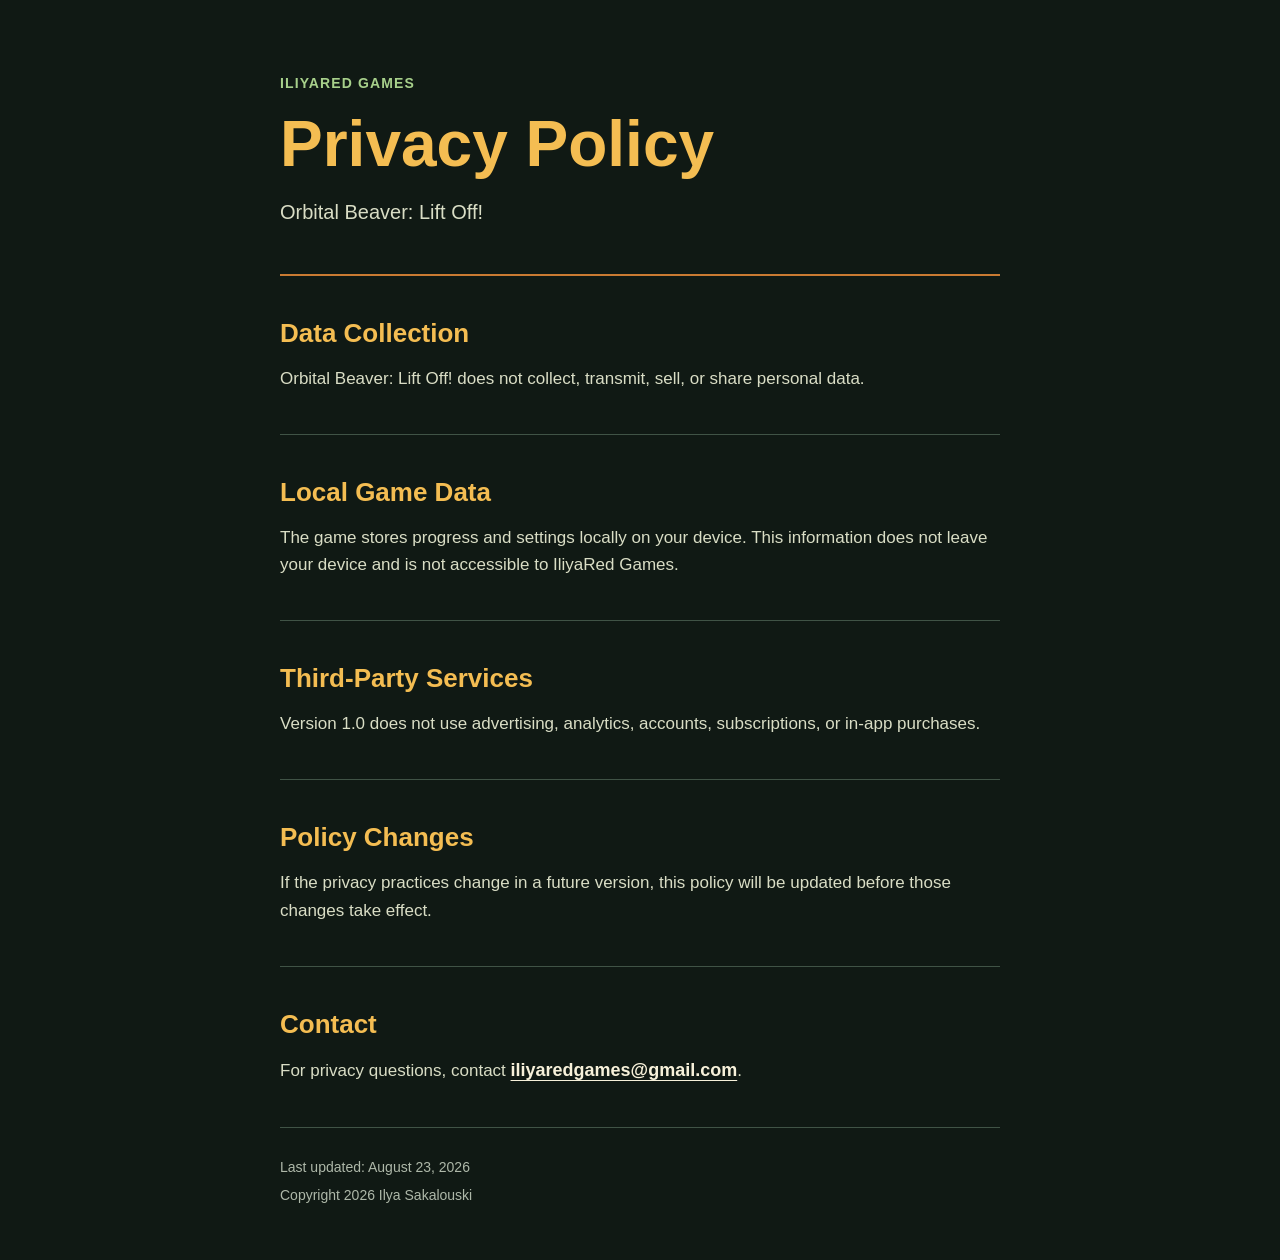
==== privacy.html @ 3816514c "Add files via upload" ====
<!doctype html>
<html lang="en">
<head>
  <meta charset="utf-8">
  <meta name="viewport" content="width=device-width, initial-scale=1">
  <meta name="description" content="Privacy Policy for Orbital Beaver: Lift Off!">
  <title>Orbital Beaver: Lift Off! Privacy Policy</title>
  <link rel="stylesheet" href="styles.css">
</head>
<body>
  <main class="page-shell">
    <header class="masthead">
      <p class="eyebrow">IliyaRed Games</p>
      <h1>Privacy Policy</h1>
      <p class="intro">Orbital Beaver: Lift Off!</p>
    </header>

    <section class="content-section" aria-labelledby="data-title">
      <h2 id="data-title">Data Collection</h2>
      <p>Orbital Beaver: Lift Off! does not collect, transmit, sell, or share personal data.</p>
    </section>

    <section class="content-section" aria-labelledby="local-title">
      <h2 id="local-title">Local Game Data</h2>
      <p>The game stores progress and settings locally on your device. This information does not leave your device and is not accessible to IliyaRed Games.</p>
    </section>

    <section class="content-section" aria-labelledby="services-title">
      <h2 id="services-title">Third-Party Services</h2>
      <p>Version 1.0 does not use advertising, analytics, accounts, subscriptions, or in-app purchases.</p>
    </section>

    <section class="content-section" aria-labelledby="changes-title">
      <h2 id="changes-title">Policy Changes</h2>
      <p>If the privacy practices change in a future version, this policy will be updated before those changes take effect.</p>
    </section>

    <section class="content-section" aria-labelledby="contact-title">
      <h2 id="contact-title">Contact</h2>
      <p>For privacy questions, contact <a class="email-link" href="mailto:iliyaredgames@gmail.com">iliyaredgames@gmail.com</a>.</p>
    </section>

    <footer>
      <p>Last updated: August 23, 2026</p>
      <p>Copyright 2026 Ilya Sakalouski</p>
    </footer>
  </main>
</body>
</html>
---- styles.css ----
:root {
  color-scheme: dark;
  font-family: Arial, Helvetica, sans-serif;
  background: #101914;
  color: #f7f1da;
}

* {
  box-sizing: border-box;
}

body {
  margin: 0;
  min-width: 320px;
  background: #101914;
}

.page-shell {
  width: min(100% - 40px, 720px);
  margin: 0 auto;
  padding: 72px 0 48px;
}

.masthead {
  padding: 0 0 46px;
  border-bottom: 2px solid #c97a32;
}

.eyebrow {
  margin: 0 0 18px;
  color: #a7d08b;
  font-size: 14px;
  font-weight: 700;
  letter-spacing: 0.08em;
  text-transform: uppercase;
}

h1,
h2,
p {
  margin-top: 0;
}

h1 {
  margin-bottom: 18px;
  color: #f4bd52;
  font-size: clamp(38px, 8vw, 64px);
  line-height: 1.02;
}

h2 {
  margin-bottom: 16px;
  color: #f4bd52;
  font-size: 26px;
}

.intro,
p {
  color: #d9ddc5;
  font-size: 17px;
  line-height: 1.6;
}

.intro {
  margin-bottom: 0;
  font-size: 20px;
}

.content-section {
  padding: 42px 0;
  border-bottom: 1px solid #405346;
}

.content-section p:last-child {
  margin-bottom: 0;
}

.email-link {
  display: inline-block;
  color: #f7f1da;
  font-size: 18px;
  font-weight: 700;
  text-underline-offset: 4px;
}

.email-link:hover,
.email-link:focus-visible {
  color: #f4bd52;
}

footer {
  padding-top: 28px;
}

footer p {
  margin-bottom: 6px;
  color: #aeb8a9;
  font-size: 14px;
}

@media (max-width: 540px) {
  .page-shell {
    width: min(100% - 32px, 720px);
    padding-top: 48px;
  }
}
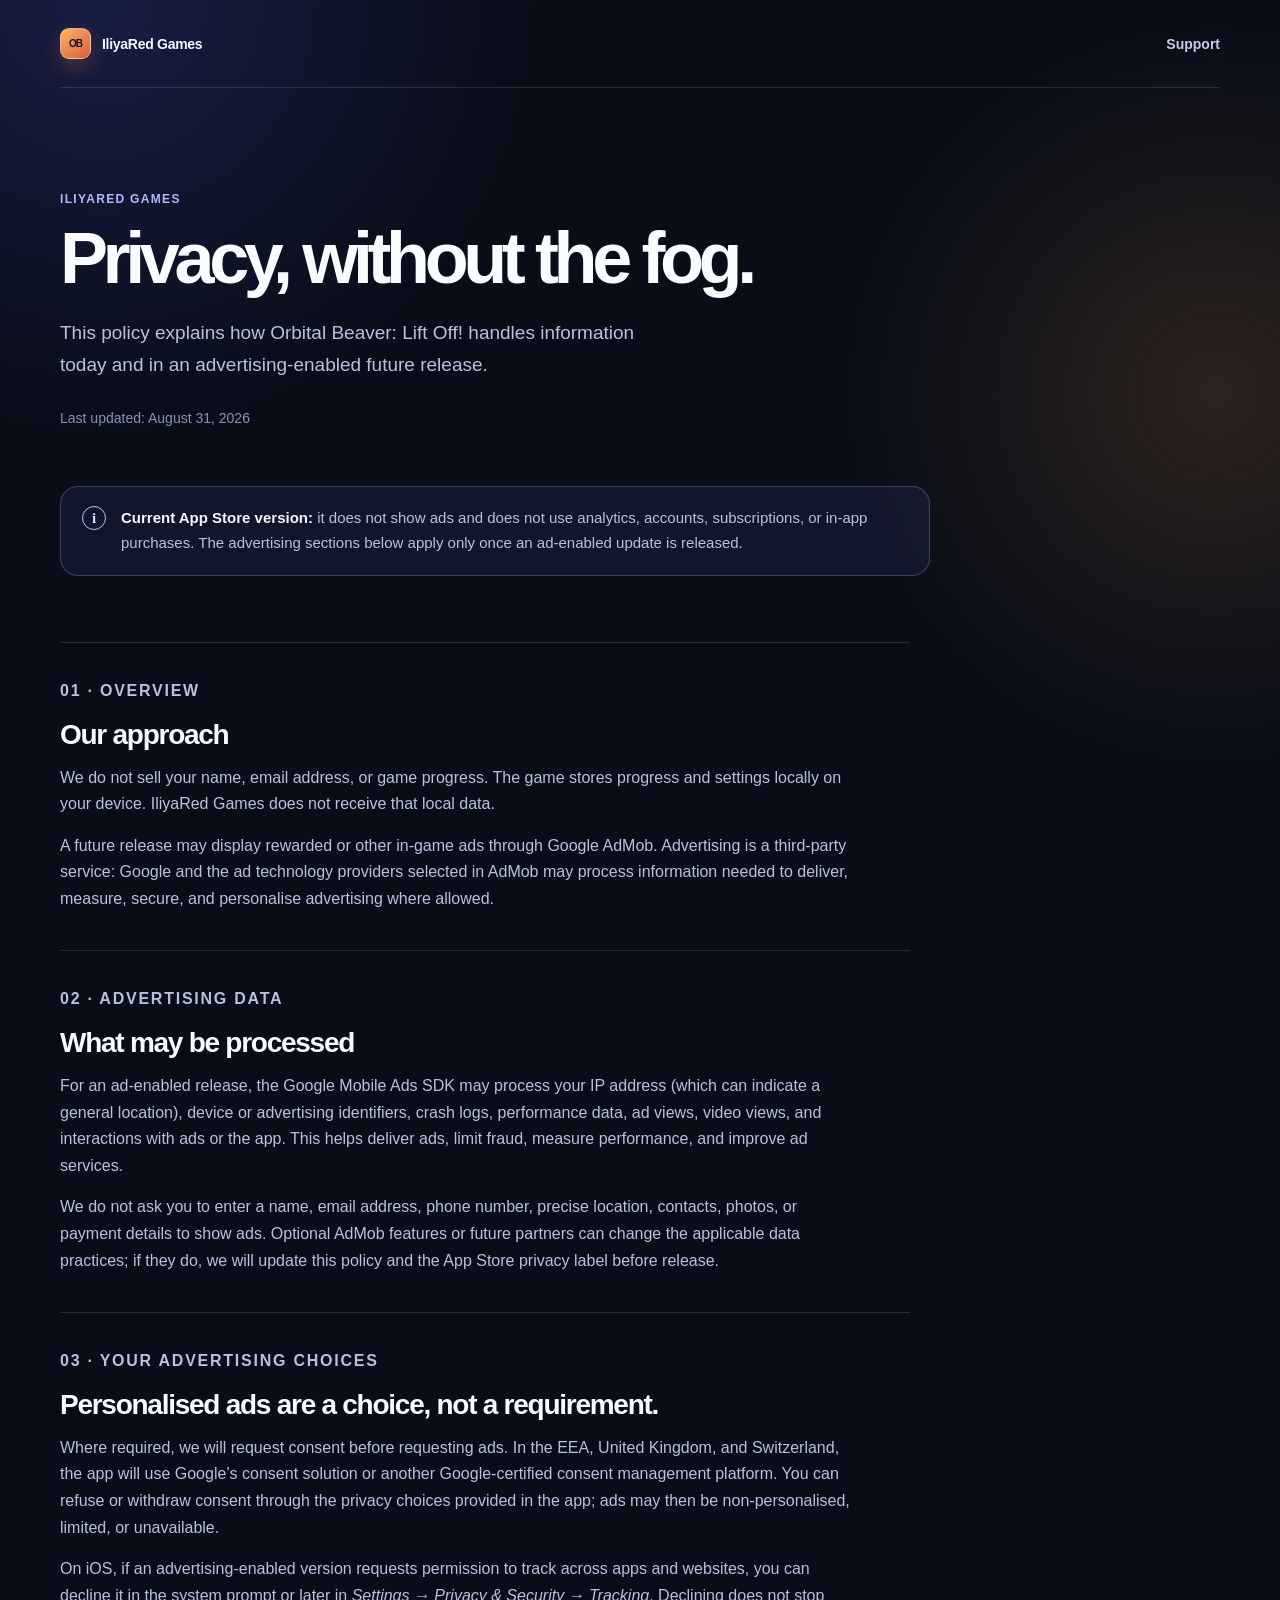
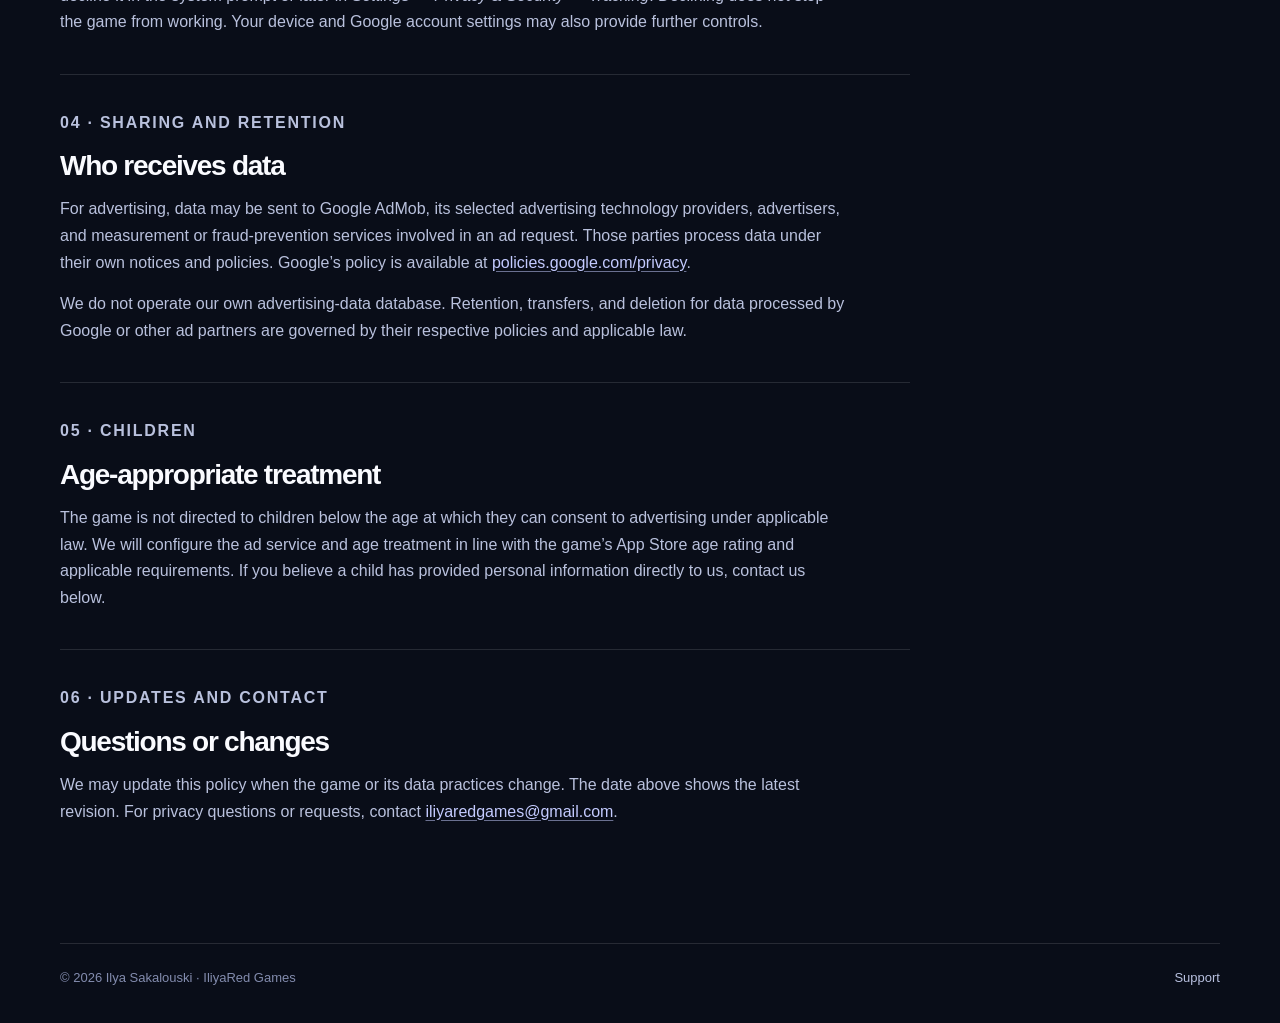
==== commit 0b28823e: "Add files via upload" ====
--- a/privacy.html
+++ b/privacy.html
@@ -1,49 +1,19 @@
 <!doctype html>
-<html lang="en">
-<head>
-  <meta charset="utf-8">
-  <meta name="viewport" content="width=device-width, initial-scale=1">
-  <meta name="description" content="Privacy Policy for Orbital Beaver: Lift Off!">
-  <title>Orbital Beaver: Lift Off! Privacy Policy</title>
-  <link rel="stylesheet" href="styles.css">
-</head>
-<body>
-  <main class="page-shell">
-    <header class="masthead">
-      <p class="eyebrow">IliyaRed Games</p>
-      <h1>Privacy Policy</h1>
-      <p class="intro">Orbital Beaver: Lift Off!</p>
-    </header>
-
-    <section class="content-section" aria-labelledby="data-title">
-      <h2 id="data-title">Data Collection</h2>
-      <p>Orbital Beaver: Lift Off! does not collect, transmit, sell, or share personal data.</p>
-    </section>
-
-    <section class="content-section" aria-labelledby="local-title">
-      <h2 id="local-title">Local Game Data</h2>
-      <p>The game stores progress and settings locally on your device. This information does not leave your device and is not accessible to IliyaRed Games.</p>
-    </section>
-
-    <section class="content-section" aria-labelledby="services-title">
-      <h2 id="services-title">Third-Party Services</h2>
-      <p>Version 1.0 does not use advertising, analytics, accounts, subscriptions, or in-app purchases.</p>
-    </section>
-
-    <section class="content-section" aria-labelledby="changes-title">
-      <h2 id="changes-title">Policy Changes</h2>
-      <p>If the privacy practices change in a future version, this policy will be updated before those changes take effect.</p>
-    </section>
-
-    <section class="content-section" aria-labelledby="contact-title">
-      <h2 id="contact-title">Contact</h2>
-      <p>For privacy questions, contact <a class="email-link" href="mailto:iliyaredgames@gmail.com">iliyaredgames@gmail.com</a>.</p>
-    </section>
-
-    <footer>
-      <p>Last updated: August 23, 2026</p>
-      <p>Copyright 2026 Ilya Sakalouski</p>
-    </footer>
-  </main>
-</body>
-</html>
+<html lang="en"><head>
+  <meta charset="utf-8"><meta name="viewport" content="width=device-width, initial-scale=1">
+  <meta name="description" content="Privacy Policy for Orbital Beaver: Lift Off!"><meta name="theme-color" content="#090d18">
+  <title>Privacy Policy — Orbital Beaver: Lift Off!</title><link rel="stylesheet" href="styles.css">
+</head><body><main class="site-shell">
+  <nav class="topbar" aria-label="Primary navigation"><a class="wordmark" href="index.html" aria-label="Orbital Beaver: Lift Off! home"><span class="wordmark-mark" aria-hidden="true">OB</span><span>IliyaRed Games</span></a><a class="nav-link" href="index.html">Support</a></nav>
+  <header class="policy-hero reveal"><p class="eyebrow">IliyaRed Games</p><h1>Privacy, without the fog.</h1><p class="lede">This policy explains how Orbital Beaver: Lift Off! handles information today and in an advertising-enabled future release.</p><p class="policy-meta">Last updated: August 31, 2026</p></header>
+  <aside class="notice reveal" aria-label="Current version notice"><span class="notice-icon" aria-hidden="true">i</span><p><strong>Current App Store version:</strong> it does not show ads and does not use analytics, accounts, subscriptions, or in-app purchases. The advertising sections below apply only once an ad-enabled update is released.</p></aside>
+  <article class="policy-content reveal">
+    <section><p class="section-label">01 · Overview</p><h2>Our approach</h2><p>We do not sell your name, email address, or game progress. The game stores progress and settings locally on your device. IliyaRed Games does not receive that local data.</p><p>A future release may display rewarded or other in-game ads through Google AdMob. Advertising is a third-party service: Google and the ad technology providers selected in AdMob may process information needed to deliver, measure, secure, and personalise advertising where allowed.</p></section>
+    <section><p class="section-label">02 · Advertising data</p><h2>What may be processed</h2><p>For an ad-enabled release, the Google Mobile Ads SDK may process your IP address (which can indicate a general location), device or advertising identifiers, crash logs, performance data, ad views, video views, and interactions with ads or the app. This helps deliver ads, limit fraud, measure performance, and improve ad services.</p><p>We do not ask you to enter a name, email address, phone number, precise location, contacts, photos, or payment details to show ads. Optional AdMob features or future partners can change the applicable data practices; if they do, we will update this policy and the App Store privacy label before release.</p></section>
+    <section><p class="section-label">03 · Your advertising choices</p><h2>Personalised ads are a choice, not a requirement.</h2><p>Where required, we will request consent before requesting ads. In the EEA, United Kingdom, and Switzerland, the app will use Google’s consent solution or another Google-certified consent management platform. You can refuse or withdraw consent through the privacy choices provided in the app; ads may then be non-personalised, limited, or unavailable.</p><p>On iOS, if an advertising-enabled version requests permission to track across apps and websites, you can decline it in the system prompt or later in <em>Settings → Privacy &amp; Security → Tracking</em>. Declining does not stop the game from working. Your device and Google account settings may also provide further controls.</p></section>
+    <section><p class="section-label">04 · Sharing and retention</p><h2>Who receives data</h2><p>For advertising, data may be sent to Google AdMob, its selected advertising technology providers, advertisers, and measurement or fraud-prevention services involved in an ad request. Those parties process data under their own notices and policies. Google’s policy is available at <a href="https://policies.google.com/privacy">policies.google.com/privacy</a>.</p><p>We do not operate our own advertising-data database. Retention, transfers, and deletion for data processed by Google or other ad partners are governed by their respective policies and applicable law.</p></section>
+    <section><p class="section-label">05 · Children</p><h2>Age-appropriate treatment</h2><p>The game is not directed to children below the age at which they can consent to advertising under applicable law. We will configure the ad service and age treatment in line with the game’s App Store age rating and applicable requirements. If you believe a child has provided personal information directly to us, contact us below.</p></section>
+    <section><p class="section-label">06 · Updates and contact</p><h2>Questions or changes</h2><p>We may update this policy when the game or its data practices change. The date above shows the latest revision. For privacy questions or requests, contact <a href="mailto:iliyaredgames@gmail.com">iliyaredgames@gmail.com</a>.</p></section>
+  </article>
+  <footer class="footer"><p>© 2026 Ilya Sakalouski · IliyaRed Games</p><a href="index.html">Support</a></footer>
+</main></body></html>
--- a/styles.css
+++ b/styles.css
@@ -1,106 +1 @@
-:root {
-  color-scheme: dark;
-  font-family: Arial, Helvetica, sans-serif;
-  background: #101914;
-  color: #f7f1da;
-}
-
-* {
-  box-sizing: border-box;
-}
-
-body {
-  margin: 0;
-  min-width: 320px;
-  background: #101914;
-}
-
-.page-shell {
-  width: min(100% - 40px, 720px);
-  margin: 0 auto;
-  padding: 72px 0 48px;
-}
-
-.masthead {
-  padding: 0 0 46px;
-  border-bottom: 2px solid #c97a32;
-}
-
-.eyebrow {
-  margin: 0 0 18px;
-  color: #a7d08b;
-  font-size: 14px;
-  font-weight: 700;
-  letter-spacing: 0.08em;
-  text-transform: uppercase;
-}
-
-h1,
-h2,
-p {
-  margin-top: 0;
-}
-
-h1 {
-  margin-bottom: 18px;
-  color: #f4bd52;
-  font-size: clamp(38px, 8vw, 64px);
-  line-height: 1.02;
-}
-
-h2 {
-  margin-bottom: 16px;
-  color: #f4bd52;
-  font-size: 26px;
-}
-
-.intro,
-p {
-  color: #d9ddc5;
-  font-size: 17px;
-  line-height: 1.6;
-}
-
-.intro {
-  margin-bottom: 0;
-  font-size: 20px;
-}
-
-.content-section {
-  padding: 42px 0;
-  border-bottom: 1px solid #405346;
-}
-
-.content-section p:last-child {
-  margin-bottom: 0;
-}
-
-.email-link {
-  display: inline-block;
-  color: #f7f1da;
-  font-size: 18px;
-  font-weight: 700;
-  text-underline-offset: 4px;
-}
-
-.email-link:hover,
-.email-link:focus-visible {
-  color: #f4bd52;
-}
-
-footer {
-  padding-top: 28px;
-}
-
-footer p {
-  margin-bottom: 6px;
-  color: #aeb8a9;
-  font-size: 14px;
-}
-
-@media (max-width: 540px) {
-  .page-shell {
-    width: min(100% - 32px, 720px);
-    padding-top: 48px;
-  }
-}
+:root{color-scheme:dark;font-family:-apple-system,BlinkMacSystemFont,"Segoe UI",Inter,Helvetica,Arial,sans-serif;background:#090d18;color:#f7f8ff;font-synthesis:none}*{box-sizing:border-box}html{scroll-behavior:smooth}body{min-width:320px;margin:0;overflow-x:hidden;background:radial-gradient(circle at 8% 0%,rgba(83,100,255,.19),transparent 27rem),radial-gradient(circle at 95% 15%,rgba(255,159,68,.15),transparent 23rem),#090d18}body::before{position:fixed;inset:0;z-index:-1;content:"";opacity:.38;background-image:radial-gradient(rgba(255,255,255,.38) .7px,transparent .7px);background-size:31px 31px;mask-image:linear-gradient(to bottom,black,transparent 66%);pointer-events:none}a{color:inherit}.site-shell{width:min(100% - 48px,1160px);margin:0 auto}.topbar{display:flex;align-items:center;justify-content:space-between;min-height:88px;border-bottom:1px solid rgba(255,255,255,.12)}.wordmark{display:inline-flex;align-items:center;gap:11px;color:#f7f8ff;font-size:14px;font-weight:700;letter-spacing:-.02em;text-decoration:none}.wordmark-mark{display:grid;width:31px;height:31px;place-items:center;border:1px solid rgba(255,255,255,.38);border-radius:9px;background:linear-gradient(140deg,#ffb365,#d85e3d);color:#171425;font-size:10px;font-weight:900;letter-spacing:-.1em;box-shadow:0 8px 20px rgba(232,107,66,.27)}.nav-link{color:#c8cde6;font-size:14px;font-weight:650;text-decoration:none;transition:color .2s ease}.nav-link:hover,.nav-link:focus-visible{color:#fff}.hero{display:grid;grid-template-columns:minmax(0,1.05fr) minmax(350px,.95fr);align-items:center;min-height:610px;gap:44px}.eyebrow,.section-label,.card-index{margin:0 0 18px;color:#aeb8ff;font-size:12px;font-weight:750;letter-spacing:.11em;text-transform:uppercase}h1,h2,p{margin-top:0}h1{max-width:720px;margin-bottom:24px;color:#fbfcff;font-size:clamp(48px,7vw,84px);font-weight:720;letter-spacing:-.075em;line-height:.96}h1 span{color:#ffb365}h2{margin-bottom:15px;color:#fafbff;font-size:clamp(23px,3vw,29px);letter-spacing:-.045em;line-height:1.08}.lede,.feature-card p,.policy-content p,.notice p{color:#b9c1dd;font-size:17px;line-height:1.66}.lede{max-width:580px;margin-bottom:30px;font-size:19px}.hero-actions{display:flex;flex-wrap:wrap;gap:12px}.button{display:inline-flex;align-items:center;justify-content:center;min-height:48px;padding:0 18px;border-radius:15px;font-size:14px;font-weight:720;text-decoration:none;transition:transform .2s ease,background .2s ease,box-shadow .2s ease}.button:hover{transform:translateY(-2px)}.button-primary{gap:9px;background:#f4f6ff;color:#151b32;box-shadow:0 10px 30px rgba(255,255,255,.12)}.button-primary:hover{box-shadow:0 14px 34px rgba(255,255,255,.2)}.button-secondary{border:1px solid rgba(255,255,255,.18);background:rgba(255,255,255,.04);color:#e7eaff}.button-secondary:hover{background:rgba(255,255,255,.1)}.orbit-art{position:relative;height:400px;overflow:hidden;border:1px solid rgba(255,255,255,.13);border-radius:32px;background:radial-gradient(circle at 72% 34%,rgba(255,189,102,.2),transparent 29%),linear-gradient(150deg,rgba(110,119,255,.17),rgba(18,23,49,.55));box-shadow:inset 0 1px rgba(255,255,255,.09),0 28px 70px rgba(0,0,0,.25)}.glow{position:absolute;top:30%;left:34%;width:150px;height:150px;border-radius:50%;background:#ffbf73;filter:blur(8px);box-shadow:0 0 75px 26px rgba(255,164,75,.28);animation:pulse 5s ease-in-out infinite}.orb{position:absolute;border-radius:50%}.orb-one{top:72px;left:48px;width:73px;height:73px;background:linear-gradient(145deg,#8792ff,#3f489e);box-shadow:inset -12px -11px 20px rgba(5,8,30,.36),0 12px 26px rgba(40,47,141,.35)}.orb-two{right:42px;bottom:48px;width:49px;height:49px;border:1px solid rgba(255,255,255,.25);background:rgba(255,255,255,.13);box-shadow:inset -8px -8px 14px rgba(0,0,0,.16)}.flight-path{position:absolute;top:104px;left:80px;width:310px;height:220px;border:1.5px dashed rgba(218,222,255,.58);border-color:rgba(218,222,255,.58) transparent transparent rgba(218,222,255,.58);border-radius:83% 0 0 0;transform:rotate(31deg)}.beaver-mark{position:absolute;top:156px;left:55%;display:grid;width:66px;height:66px;place-items:center;border:1px solid rgba(255,255,255,.62);border-radius:22px;background:linear-gradient(135deg,#ffce83,#f17c50);color:#28172a;font-size:26px;transform:rotate(45deg);box-shadow:0 18px 35px rgba(241,124,80,.35);animation:float 4.5s ease-in-out infinite}.star{position:absolute;width:4px;height:4px;border-radius:50%;background:#fff;box-shadow:0 0 11px 2px rgba(255,255,255,.75)}.star-one{top:49px;right:93px}.star-two{bottom:110px;left:43px}.star-three{top:154px;right:48px}.feature-grid{display:grid;grid-template-columns:repeat(2,minmax(0,1fr));gap:18px;padding:30px 0 100px}.feature-card{min-height:286px;padding:clamp(25px,4vw,42px);border:1px solid rgba(255,255,255,.12);border-radius:28px;background:rgba(21,26,50,.55);box-shadow:inset 0 1px rgba(255,255,255,.05)}.feature-card-accent{background:linear-gradient(145deg,rgba(83,100,255,.24),rgba(255,159,68,.09))}.feature-card p:not(.card-index){max-width:480px;margin-bottom:25px;font-size:16px}.text-link{color:#fff;font-size:14px;font-weight:720;text-decoration:none}.text-link span{color:#ffb365;transition:transform .2s ease}.text-link:hover span{display:inline-block;transform:translateX(4px)}.policy-hero{max-width:790px;padding:104px 0 42px}.policy-hero h1{font-size:clamp(43px,6.5vw,72px)}.policy-meta{color:#8992b5;font-size:14px}.notice{display:flex;gap:15px;max-width:870px;margin:4px 0 66px;padding:19px 21px;border:1px solid rgba(174,184,255,.26);border-radius:18px;background:rgba(108,123,255,.09)}.notice p{margin:0;font-size:15px}.notice strong{color:#f8f9ff}.notice-icon{flex:0 0 auto;display:grid;width:24px;height:24px;place-items:center;border:1px solid #bbc3ff;border-radius:50%;color:#d9ddff;font-family:Georgia,serif;font-size:15px;font-weight:700}.policy-content{max-width:850px;padding-bottom:80px}.policy-content section{padding:35px 0 38px;border-top:1px solid rgba(255,255,255,.12)}.policy-content h2{font-size:28px}.policy-content p{max-width:790px;margin-bottom:15px;font-size:16px}.policy-content p:last-child{margin-bottom:0}.policy-content a{color:#c4cbff;text-decoration-color:rgba(196,203,255,.52);text-underline-offset:3px}.policy-content a:hover{color:#fff}.footer{display:flex;align-items:center;justify-content:space-between;gap:20px;padding:26px 0 38px;border-top:1px solid rgba(255,255,255,.12);color:#838cae;font-size:13px}.footer p{margin:0}.footer a{color:#b8c0df;text-decoration:none}.footer a:hover{color:#fff}.reveal{animation:reveal .8s cubic-bezier(.2,.8,.2,1) both}.feature-card:nth-child(2){animation-delay:.1s}@keyframes reveal{from{opacity:0;transform:translateY(16px)}to{opacity:1;transform:translateY(0)}}@keyframes float{50%{transform:rotate(45deg) translate(-7px,-10px)}}@keyframes pulse{50%{transform:scale(1.08);opacity:.83}}@media(max-width:760px){.site-shell{width:min(100% - 32px,1160px)}.topbar{min-height:72px}.hero{grid-template-columns:1fr;gap:34px;min-height:auto;padding:76px 0 42px}.orbit-art{height:320px}.feature-grid{grid-template-columns:1fr;padding-bottom:66px}.policy-hero{padding-top:70px}.notice{margin-bottom:44px}.footer{align-items:flex-start;flex-direction:column;gap:8px}}@media(max-width:420px){h1{font-size:46px}.orbit-art{height:280px}.flight-path{transform:scale(.8) rotate(31deg);transform-origin:left top}.beaver-mark{left:57%}.hero-actions{display:grid}.button{width:100%}}@media(prefers-reduced-motion:reduce){*,*::before,*::after{scroll-behavior:auto!important;animation-duration:.01ms!important;animation-iteration-count:1!important;transition-duration:.01ms!important}}
